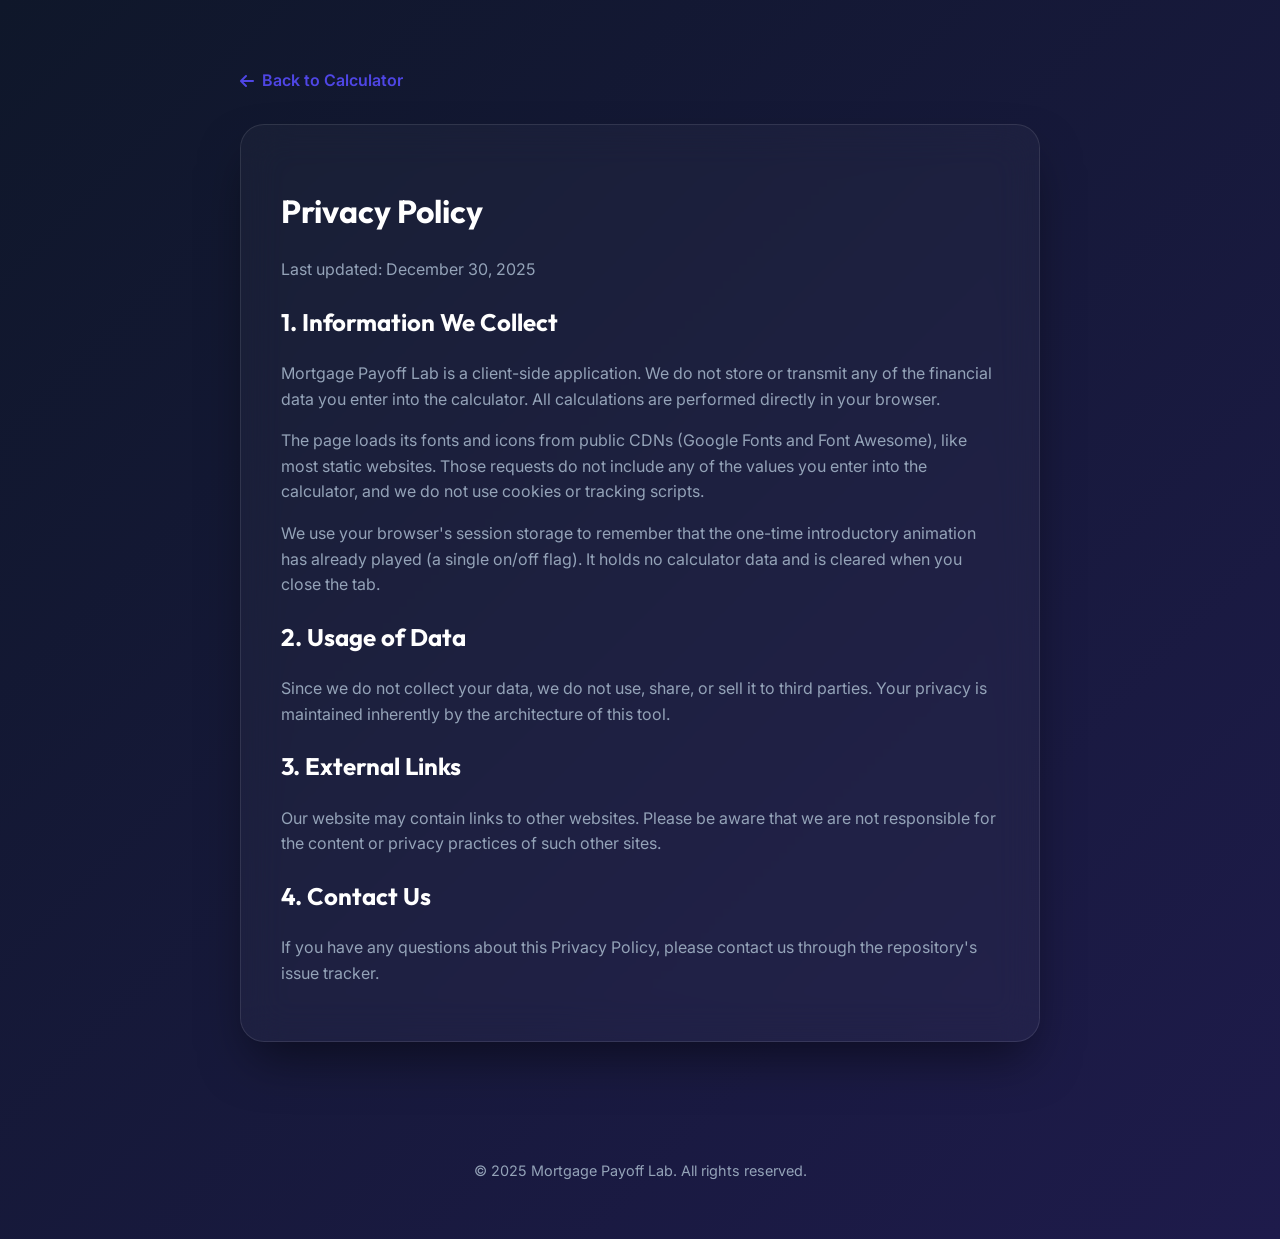
==== public/privacy.html @ 854e3b2f "Configure separate GitHub Pages preview" ====
<!DOCTYPE html>
<html lang="en">

<head>
    <meta name="robots" content="noindex, nofollow">
    <meta charset="UTF-8">
    <meta name="viewport" content="width=device-width, initial-scale=1.0">
    <title>Privacy Policy - Mortgage Payoff Lab</title>
    <link rel="stylesheet" href="https://cdnjs.cloudflare.com/ajax/libs/font-awesome/6.4.0/css/all.min.css"
        media="print" onload="this.media='all'">
    <style>
        @import url('https://fonts.googleapis.com/css2?family=Outfit:wght@300;400;500;600;700;800&family=Inter:wght@300;400;500;600;700&display=swap');

        :root {
            --primary: #4f46e5;
            --primary-hover: #4338ca;
            --secondary: #10b981;
            --bg-gradient: linear-gradient(135deg, #0f172a 0%, #1e1b4b 100%);
            --glass: rgba(255, 255, 255, 0.03);
            --glass-border: rgba(255, 255, 255, 0.1);
            --glass-shadow: 0 25px 50px -12px rgba(0, 0, 0, 0.5);
            --text-main: #f8fafc;
            --text-muted: #94a3b8;
            --input-bg: rgba(255, 255, 255, 0.05);
            --danger: #ef4444;
        }

        body {
            font-family: 'Inter', sans-serif;
            background: var(--bg-gradient);
            color: var(--text-main);
            min-height: 100vh;
        }

        .privacy-container {
            max-width: 800px;
            margin: 0 auto;
            padding: 60px 20px;
            color: var(--text-main);
            line-height: 1.6;
        }

        .privacy-card {
            background: var(--glass);
            backdrop-filter: blur(20px);
            -webkit-backdrop-filter: blur(20px);
            border: 1px solid var(--glass-border);
            border-radius: 24px;
            padding: 40px;
            box-shadow: var(--glass-shadow);
        }

        h1,
        h2 {
            font-family: 'Outfit', sans-serif;
            color: #fff;
            margin-bottom: 20px;
        }

        p {
            margin-bottom: 15px;
            color: var(--text-muted);
        }

        .back-link {
            display: inline-flex;
            align-items: center;
            color: var(--primary);
            text-decoration: none;
            margin-bottom: 30px;
            font-weight: 600;
        }

        .back-link:hover {
            text-decoration: underline;
        }
    </style>
</head>

<body>
    <div class="privacy-container">
        <a href="index.html" class="back-link">
            <i class="fas fa-arrow-left" style="margin-right: 8px;"></i> Back to Calculator
        </a>
        <div class="privacy-card">
            <h1>Privacy Policy</h1>
            <p>Last updated: December 30, 2025</p>

            <h2>1. Information We Collect</h2>
            <p>Mortgage Payoff Lab is a client-side application. We do not store or transmit any of the financial
                data you enter into the calculator. All calculations are performed directly in your browser.</p>
            <p>The page loads its fonts and icons from public CDNs (Google Fonts and Font Awesome), like most
                static websites. Those requests do not include any of the values you enter into the calculator, and
                we do not use cookies or tracking scripts.</p>
            <p>We use your browser's session storage to remember that the one-time introductory animation has
                already played (a single on/off flag). It holds no calculator data and is cleared when you close the
                tab.</p>

            <h2>2. Usage of Data</h2>
            <p>Since we do not collect your data, we do not use, share, or sell it to third parties. Your privacy is
                maintained inherently by the architecture of this tool.</p>

            <h2>3. External Links</h2>
            <p>Our website may contain links to other websites. Please be aware that we are not responsible for the
                content or privacy practices of such other sites.</p>

            <h2>4. Contact Us</h2>
            <p>If you have any questions about this Privacy Policy, please contact us through the repository's issue
                tracker.</p>
        </div>
    </div>

    <footer style="margin: 60px 0; color: var(--text-muted); font-size: 0.9rem; text-align: center;">
        <p>&copy; 2025 Mortgage Payoff Lab. All rights reserved.</p>
    </footer>
</body>

</html>
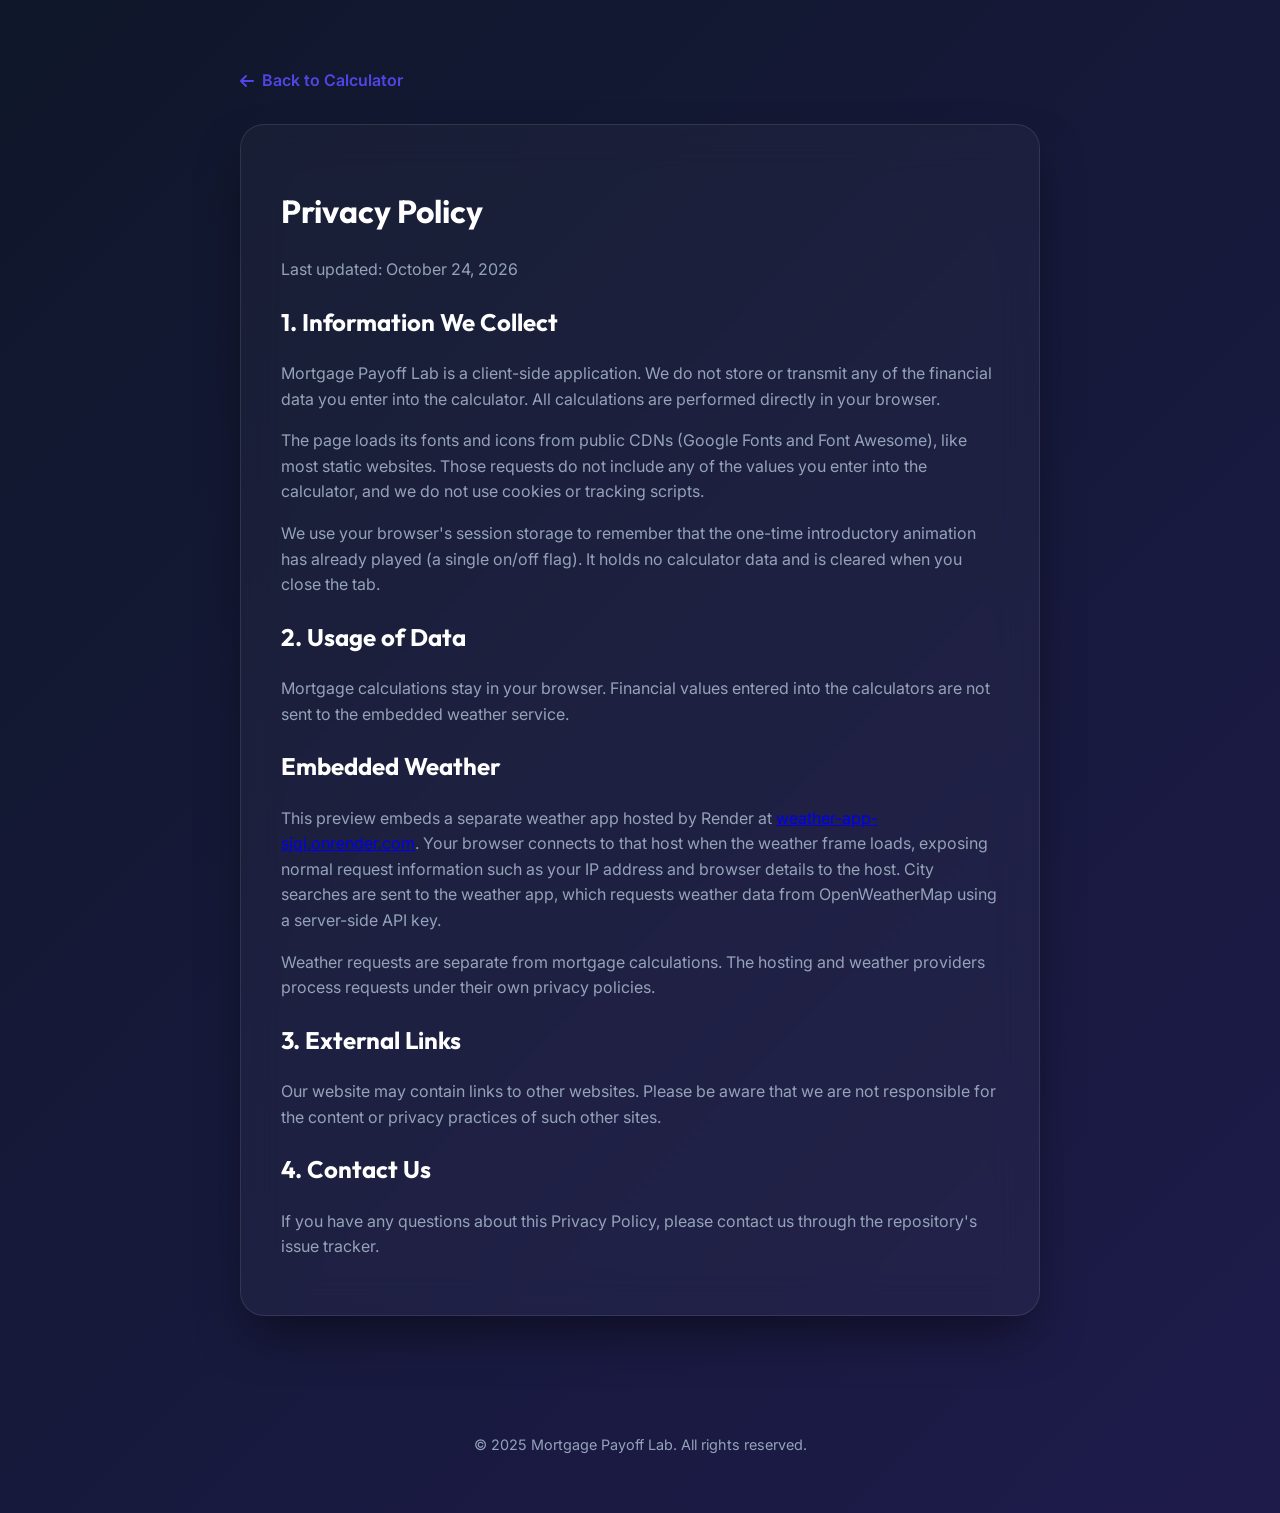
==== commit f736c1e5: "Connect preview to hosted weather app" ====
--- a/public/privacy.html
+++ b/public/privacy.html
@@ -84,7 +84,7 @@
         </a>
         <div class="privacy-card">
             <h1>Privacy Policy</h1>
-            <p>Last updated: December 30, 2025</p>
+            <p>Last updated: October 24, 2026</p>
 
             <h2>1. Information We Collect</h2>
             <p>Mortgage Payoff Lab is a client-side application. We do not store or transmit any of the financial
@@ -97,8 +97,17 @@
                 tab.</p>
 
             <h2>2. Usage of Data</h2>
-            <p>Since we do not collect your data, we do not use, share, or sell it to third parties. Your privacy is
-                maintained inherently by the architecture of this tool.</p>
+            <p>Mortgage calculations stay in your browser. Financial values entered into the calculators are not
+                sent to the embedded weather service.</p>
+
+            <h2>Embedded Weather</h2>
+            <p>This preview embeds a separate weather app hosted by Render at
+                <a href="https://weather-app-sjqi.onrender.com/">weather-app-sjqi.onrender.com</a>.
+                Your browser connects to that host when the weather frame loads, exposing normal request
+                information such as your IP address and browser details to the host. City searches are sent to
+                the weather app, which requests weather data from OpenWeatherMap using a server-side API key.</p>
+            <p>Weather requests are separate from mortgage calculations. The hosting and weather providers process requests
+                under their own privacy policies.</p>
 
             <h2>3. External Links</h2>
             <p>Our website may contain links to other websites. Please be aware that we are not responsible for the
@@ -115,4 +124,4 @@
     </footer>
 </body>
 
-</html>+</html>
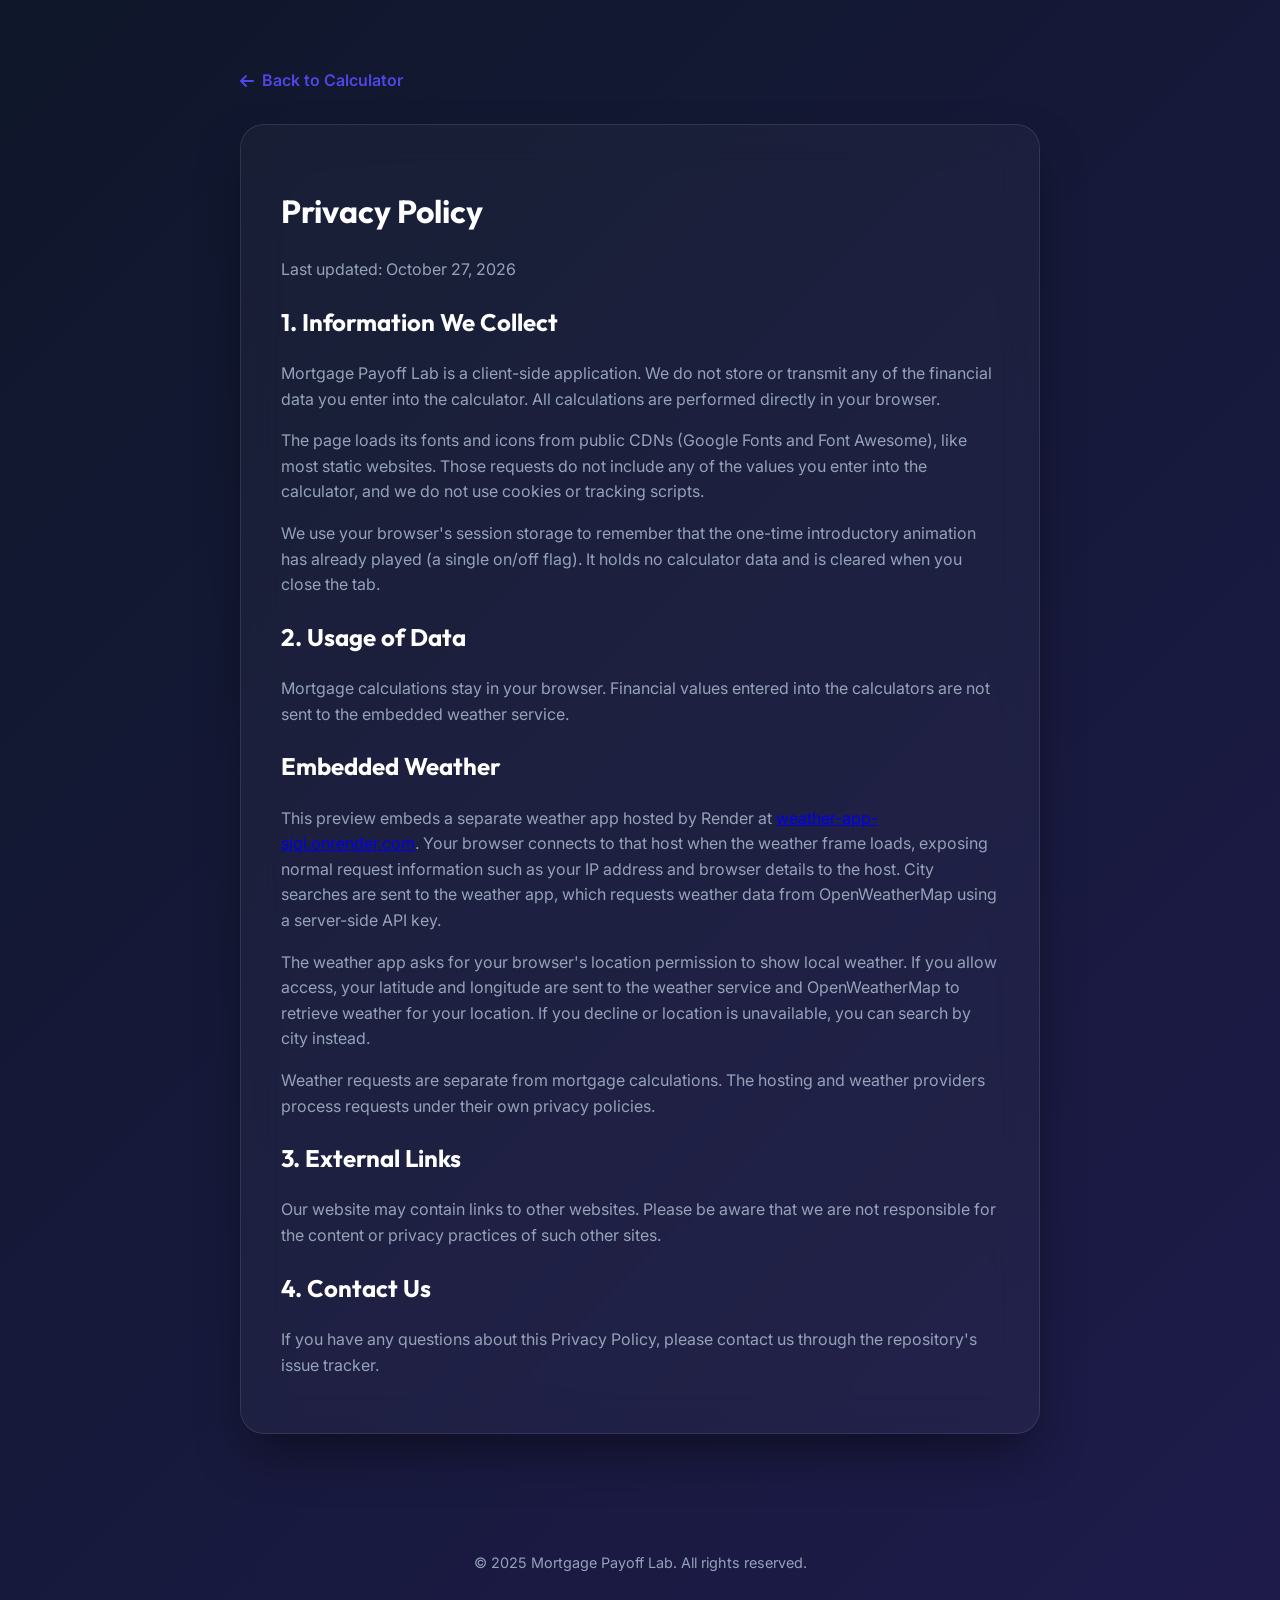
==== commit 58adb7a6: "Use visitor location for embedded weather" ====
--- a/public/privacy.html
+++ b/public/privacy.html
@@ -84,7 +84,7 @@
         </a>
         <div class="privacy-card">
             <h1>Privacy Policy</h1>
-            <p>Last updated: October 24, 2026</p>
+            <p>Last updated: October 27, 2026</p>
 
             <h2>1. Information We Collect</h2>
             <p>Mortgage Payoff Lab is a client-side application. We do not store or transmit any of the financial
@@ -106,6 +106,9 @@
                 Your browser connects to that host when the weather frame loads, exposing normal request
                 information such as your IP address and browser details to the host. City searches are sent to
                 the weather app, which requests weather data from OpenWeatherMap using a server-side API key.</p>
+            <p>The weather app asks for your browser's location permission to show local weather. If you allow
+                access, your latitude and longitude are sent to the weather service and OpenWeatherMap to retrieve
+                weather for your location. If you decline or location is unavailable, you can search by city instead.</p>
             <p>Weather requests are separate from mortgage calculations. The hosting and weather providers process requests
                 under their own privacy policies.</p>
 
